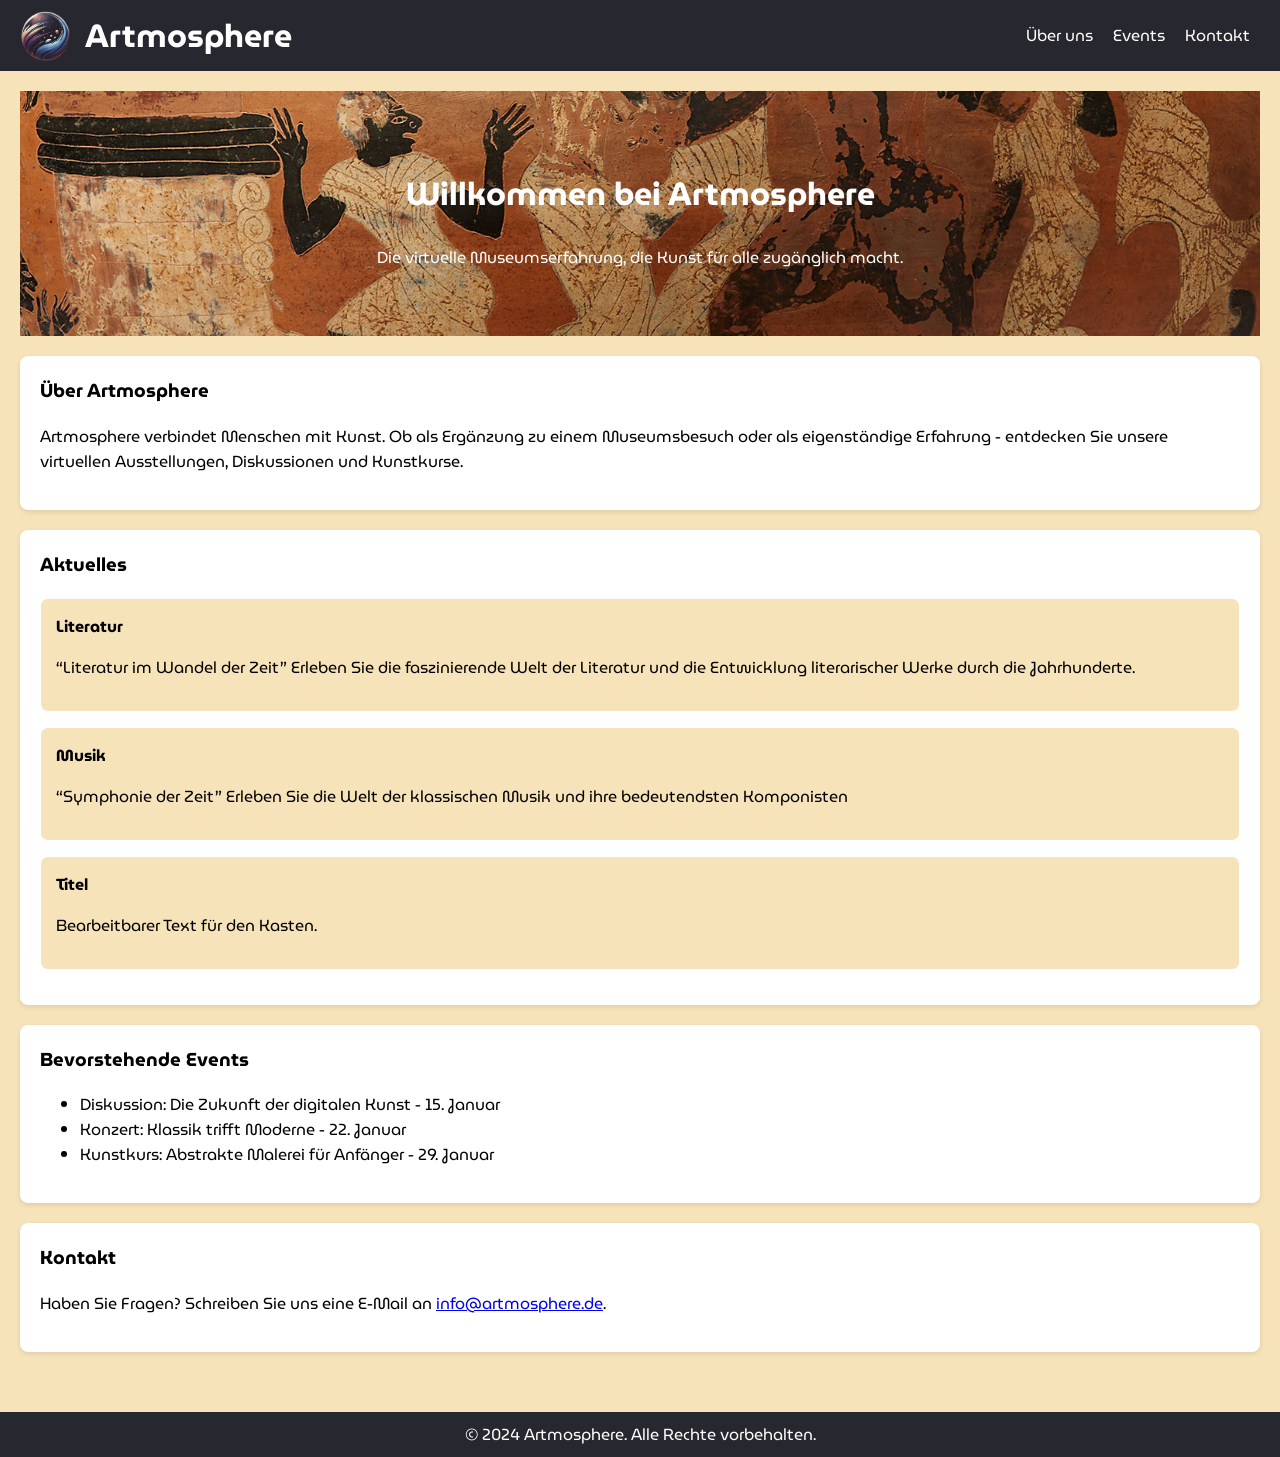
==== index.html @ 23d66590 "Add files via upload" ====
<!DOCTYPE html>
<!--
Click nbfs://nbhost/SystemFileSystem/Templates/Licenses/license-default.txt to change this license
Click nbfs://nbhost/SystemFileSystem/Templates/Other/html.html to edit this template
-->
<html>
    <head>
        <meta http-equiv="content-type" content="text/html; charset=utf-8">
        <link rel="stylesheet" href="style.css">
        <link rel="icon" href="images/Logo.png">
        <link rel="preconnect" href="https://fonts.googleapis.com">
        <link rel="preconnect" href="https://fonts.gstatic.com" crossorigin>
        <link href="https://fonts.googleapis.com/css2?family=MuseoModerno:ital,wght@0,100..900;1,100..900&display=swap" rel="stylesheet">
        <title>Artmosphere</title>
        <style>
            body {
                font-family: MuseoModerno, sans-serif;
                margin: 0;
                padding: 0;
                background-color: #f7e3ba;
            }

            header {
                background-color: #27272f;
                color: #fff;
                display: flex;
                align-items: center;
                justify-content: space-between;
                padding: 10px 20px;
            }

            header .logo {
                display: flex;
                align-items: center;
            }

            header .logo img {
                height: 50px;
                margin-right: 15px;
            }

            header h1 {
                margin: 0;
                font-size: 2rem;
            }

            nav {
                display: flex;
            }

            nav a {
                color: #fff;
                text-decoration: none;
                margin: 0 10px;
                font-size: 1rem;
            }

            nav a:hover {
                color: #f4d6a7;
            }

            main {
                padding: 20px;
            }

            .hero {
                text-align: center;
                padding: 50px 20px;
                background: url('images/Banner Background.jpg') no-repeat center/cover;
                color: #fff;
            }

            .hero h2 {
                font-size: 2rem;
            }

            .current-item {
                padding: 15px;
                background-color: #f7e3ba;
                border: 1px solid #ffffff;
                border-radius: 8px;
                margin-bottom: 15px;
            }

            .current-item h4 {
                margin: 0 0 10px;
            }

            .section {
                margin: 20px 0;
                padding: 20px;
                background-color: #fff;
                border-radius: 8px;
                box-shadow: 0 2px 5px rgba(0, 0, 0, 0.1);
            }

            .section h3 {
                margin-top: 0;
            }

            footer {
                background-color: #27272f;
                color: #fff;
                text-align: center;
                padding: 10px;
                margin-top: 20px;
            }

            footer p {
                margin: 0;
            }
        </style>
    </head>
    <body>
    <header>
        <div class="logo">
            <img src="images/Logo.png" alt="Artmosphere Logo">
            <h1>Artmosphere</h1>
        </div>
        <nav>
            <a href="#about">Über uns</a>
            <a href="#events">Events</a>
            <a href="#contact">Kontakt</a>
        </nav>
    </header>
    <main>
        <section class="hero">
            <h2>Willkommen bei Artmosphere</h2>
            <p>Die virtuelle Museumserfahrung, die Kunst für alle zugänglich macht.</p>
        </section>
        <section id="about" class="section">
            <h3>Über Artmosphere</h3>
            <p>Artmosphere verbindet Menschen mit Kunst. Ob als Ergänzung zu einem Museumsbesuch oder als eigenständige Erfahrung - entdecken Sie unsere virtuellen Ausstellungen, Diskussionen und Kunstkurse.</p>
        </section>
        <section id="Aktuelles" class="section">
            <h3>Aktuelles</h3>
        <div class="current-item">
            <h4>Literatur</h4>
            <p>“Literatur im Wandel der Zeit” Erleben Sie die faszinierende Welt der Literatur und die Entwicklung literarischer Werke durch die Jahrhunderte.</p>
        </div>
        <div class="current-item">
            <h4>Musik</h4>
            <p>“Symphonie der Zeit” Erleben Sie die Welt der klassischen Musik und ihre bedeutendsten Komponisten
            </p>
        </div>
        <div class="current-item">
            <h4>Titel</h4>
            <p>Bearbeitbarer Text für den Kasten.</p>
        </div>
        </section>
        <section id="events" class="section">
            <h3>Bevorstehende Events</h3>
            <ul>
                <li>Diskussion: Die Zukunft der digitalen Kunst - 15. Januar</li>
                <li>Konzert: Klassik trifft Moderne - 22. Januar</li>
                <li>Kunstkurs: Abstrakte Malerei für Anfänger - 29. Januar</li>
            </ul>
        </section>
        <section id="contact" class="section">
            <h3>Kontakt</h3>
            <p>Haben Sie Fragen? Schreiben Sie uns eine E-Mail an <a href="mailto:info@artmosphere.de">info@artmosphere.de</a>.</p>
        </section>
    </main>
    <footer>
        <p>&copy; 2024 Artmosphere. Alle Rechte vorbehalten.</p>
    </footer>
    </body>
</html>
---- style.css ----
/*
Click nbfs://nbhost/SystemFileSystem/Templates/Licenses/license-default.txt to change this license
Click nbfs://nbhost/SystemFileSystem/Templates/ClientSide/css.css to edit this template
*/
/* 
    Created on : 05.12.2024, 09:59:08
    Author     : Admin
*/
.museomoderno artmosphere {
  font-family: "MuseoModerno", sans-serif;
  font-optical-sizing: auto;
  font-weight: 100;
  font-style: normal;
}

.Logo{
    width: 7em;
    height: auto;
    vertical-align: middle;    
}

body{
    background-color: #F7E3BA;
    font-family: "MuseoModerno", sans-serif;
}

header{
    background-color: #27272F;
    color: #FFFFFF;
}
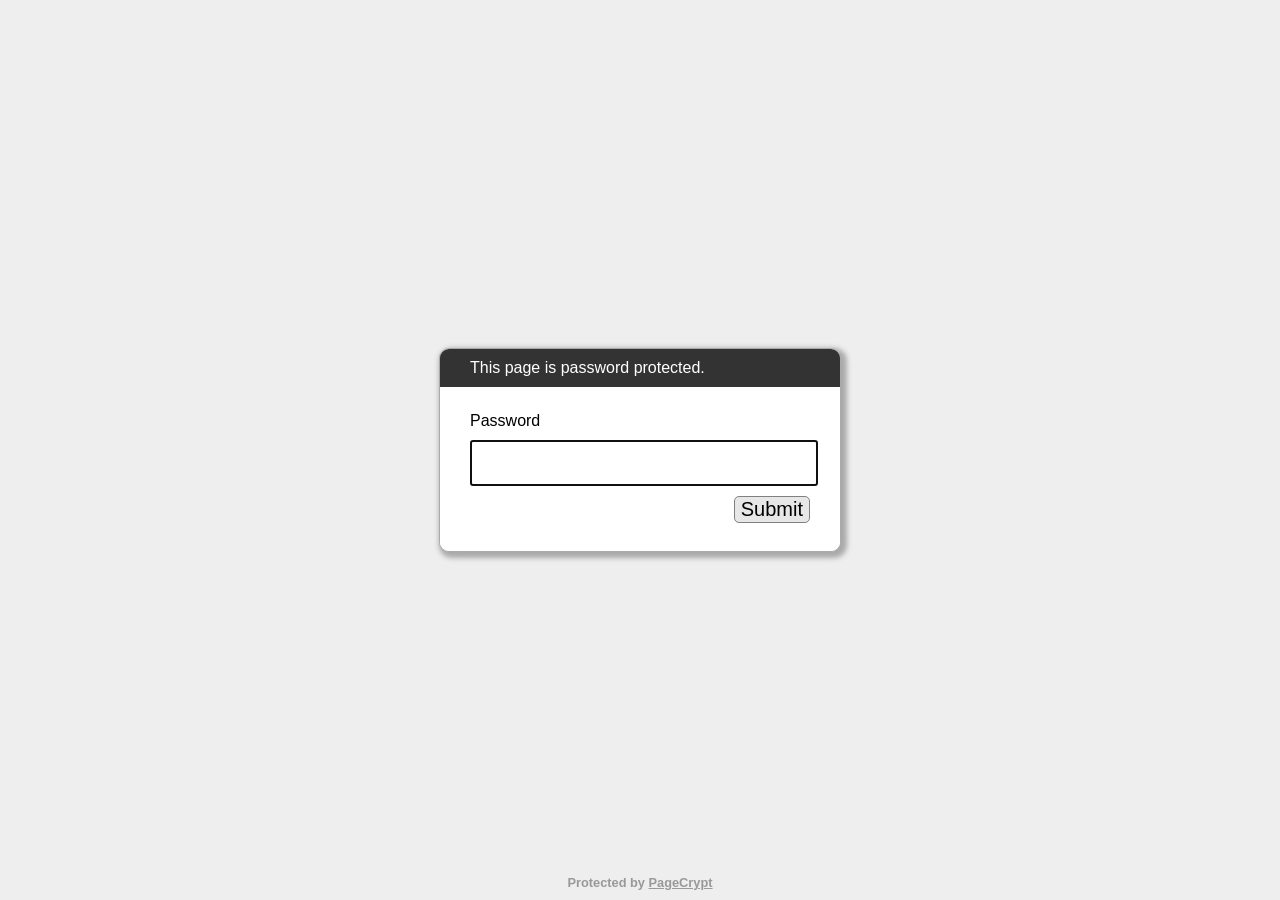
==== commit e7ced916: "Add files via upload" ====
--- a/index.html
+++ b/index.html
@@ -1,169 +1,299 @@
-<!DOCTYPE html>
-<!--
-Click nbfs://nbhost/SystemFileSystem/Templates/Licenses/license-default.txt to change this license
-Click nbfs://nbhost/SystemFileSystem/Templates/Other/html.html to edit this template
--->
-<html>
-    <head>
-        <meta http-equiv="content-type" content="text/html; charset=utf-8">
-        <link rel="stylesheet" href="style.css">
-        <link rel="icon" href="images/Logo.png">
-        <link rel="preconnect" href="https://fonts.googleapis.com">
-        <link rel="preconnect" href="https://fonts.gstatic.com" crossorigin>
-        <link href="https://fonts.googleapis.com/css2?family=MuseoModerno:ital,wght@0,100..900;1,100..900&display=swap" rel="stylesheet">
-        <title>Artmosphere</title>
-        <style>
-            body {
-                font-family: MuseoModerno, sans-serif;
-                margin: 0;
-                padding: 0;
-                background-color: #f7e3ba;
-            }
-
-            header {
-                background-color: #27272f;
-                color: #fff;
-                display: flex;
-                align-items: center;
-                justify-content: space-between;
-                padding: 10px 20px;
-            }
-
-            header .logo {
-                display: flex;
-                align-items: center;
-            }
-
-            header .logo img {
-                height: 50px;
-                margin-right: 15px;
-            }
-
-            header h1 {
-                margin: 0;
-                font-size: 2rem;
-            }
-
-            nav {
-                display: flex;
-            }
-
-            nav a {
-                color: #fff;
-                text-decoration: none;
-                margin: 0 10px;
-                font-size: 1rem;
-            }
-
-            nav a:hover {
-                color: #f4d6a7;
-            }
-
-            main {
-                padding: 20px;
-            }
-
-            .hero {
-                text-align: center;
-                padding: 50px 20px;
-                background: url('images/Banner Background.jpg') no-repeat center/cover;
-                color: #fff;
-            }
-
-            .hero h2 {
-                font-size: 2rem;
-            }
-
-            .current-item {
-                padding: 15px;
-                background-color: #f7e3ba;
-                border: 1px solid #ffffff;
-                border-radius: 8px;
-                margin-bottom: 15px;
-            }
-
-            .current-item h4 {
-                margin: 0 0 10px;
-            }
-
-            .section {
-                margin: 20px 0;
-                padding: 20px;
-                background-color: #fff;
-                border-radius: 8px;
-                box-shadow: 0 2px 5px rgba(0, 0, 0, 0.1);
-            }
-
-            .section h3 {
-                margin-top: 0;
-            }
-
-            footer {
-                background-color: #27272f;
-                color: #fff;
-                text-align: center;
-                padding: 10px;
-                margin-top: 20px;
-            }
-
-            footer p {
-                margin: 0;
-            }
-        </style>
-    </head>
-    <body>
-    <header>
-        <div class="logo">
-            <img src="images/Logo.png" alt="Artmosphere Logo">
-            <h1>Artmosphere</h1>
+﻿<!DOCTYPE html>
+<html lang="en">
+  <head>
+    <meta charset="utf-8">
+    <meta name="viewport" content="width=device-width, initial-scale=1">
+    <meta name="robots" content="noindex, nofollow">
+    <title>Password Protected Page</title>
+    <style>
+        html, body {
+            margin: 0;
+            width: 100%;
+            height: 100%;
+            font-family: Arial, Helvetica, sans-serif;
+        }
+        #dialogText {
+            color: white;
+            background-color: #333333;
+        }
+        
+        #dialogWrap {
+            position: absolute;
+            top: 0;
+            left: 0;
+            width: 100%;
+            height: 100%;
+            display: table;
+            background-color: #EEEEEE;
+        }
+        
+        #dialogWrapCell {
+            display: table-cell;
+            text-align: center;
+            vertical-align: middle;
+        }
+        
+        #mainDialog {
+            max-width: 400px;
+            margin: 5px;
+            border: solid #AAAAAA 1px;
+            border-radius: 10px;
+            box-shadow: 3px 3px 5px 3px #AAAAAA;
+            margin-left: auto;
+            margin-right: auto;
+            background-color: #FFFFFF;
+            overflow: hidden;
+            text-align: left;
+        }
+        #mainDialog > * {
+            padding: 10px 30px;
+        }
+        #passArea {
+            padding: 20px 30px;
+            background-color: white;
+        }
+        #passArea > * {
+            margin: 5px auto;
+        }
+        #pass {
+            width: 100%;
+            height: 40px;
+            font-size: 30px;
+        }
+        
+        #messageWrapper {
+            float: left;
+            vertical-align: middle;
+            line-height: 30px;
+        }
+        
+        .notifyText {
+            display: none;
+        }
+        
+        #invalidPass {
+            color: red;
+        }
+        
+        #success {
+            color: green;
+        }
+        
+        #submitPass {
+            font-size: 20px;
+            border-radius: 5px;
+            background-color: #E7E7E7;
+            border: solid gray 1px;
+            float: right;
+            cursor: pointer;
+        }
+        #contentFrame {
+            position: absolute;
+            top: 0;
+            left: 0;
+            width: 100%;
+            height: 100%;
+        }
+        #attribution {
+            position: absolute;
+            bottom: 0;
+            left: 0;
+            right: 0;
+            text-align: center;
+            padding: 10px;
+            font-weight: bold;
+            font-size: 0.8em;
+        }
+        #attribution, #attribution a {
+            color: #999;
+        }
+        .error {
+            display: none;
+            color: red;
+        }
+    </style>
+  </head>
+  <body>
+    <iframe id="contentFrame" frameBorder="0" allowfullscreen></iframe>
+    <div id="dialogWrap">
+        <div id="dialogWrapCell">
+            <div id="mainDialog">
+                <div id="dialogText">This page is password protected.</div>
+                <div id="passArea">
+                    <p id="passwordPrompt">Password</p>
+                    <input id="pass" type="password" name="pass" autofocus>
+                    <div>
+                        <span id="messageWrapper">
+                            <span id="invalidPass" class="error">Sorry, please try again.</span>
+                            <span id="trycatcherror" class="error">Sorry, something went wrong.</span>
+                            <span id="success" class="notifyText">Success!</span>
+                            &nbsp;
+                        </span>
+                        <button id="submitPass" type="button">Submit</button>
+                        <div style="clear: both;"></div>
+                    </div>
+                </div>
+                <div id="securecontext" class="error">
+                    <p>
+                        Sorry, but password protection only works over a secure connection. Please load this page via HTTPS.
+                    </p>
+                </div>
+                <div id="nocrypto" class="error">
+                    <p>
+                        Your web browser appears to be outdated. Please visit this page using a modern browser.
+                    </p>
+                </div>
+            </div>
         </div>
-        <nav>
-            <a href="#about">Über uns</a>
-            <a href="#events">Events</a>
-            <a href="#contact">Kontakt</a>
-        </nav>
-    </header>
-    <main>
-        <section class="hero">
-            <h2>Willkommen bei Artmosphere</h2>
-            <p>Die virtuelle Museumserfahrung, die Kunst für alle zugänglich macht.</p>
-        </section>
-        <section id="about" class="section">
-            <h3>Über Artmosphere</h3>
-            <p>Artmosphere verbindet Menschen mit Kunst. Ob als Ergänzung zu einem Museumsbesuch oder als eigenständige Erfahrung - entdecken Sie unsere virtuellen Ausstellungen, Diskussionen und Kunstkurse.</p>
-        </section>
-        <section id="Aktuelles" class="section">
-            <h3>Aktuelles</h3>
-        <div class="current-item">
-            <h4>Literatur</h4>
-            <p>“Literatur im Wandel der Zeit” Erleben Sie die faszinierende Welt der Literatur und die Entwicklung literarischer Werke durch die Jahrhunderte.</p>
-        </div>
-        <div class="current-item">
-            <h4>Musik</h4>
-            <p>“Symphonie der Zeit” Erleben Sie die Welt der klassischen Musik und ihre bedeutendsten Komponisten
-            </p>
-        </div>
-        <div class="current-item">
-            <h4>Titel</h4>
-            <p>Bearbeitbarer Text für den Kasten.</p>
-        </div>
-        </section>
-        <section id="events" class="section">
-            <h3>Bevorstehende Events</h3>
-            <ul>
-                <li>Diskussion: Die Zukunft der digitalen Kunst - 15. Januar</li>
-                <li>Konzert: Klassik trifft Moderne - 22. Januar</li>
-                <li>Kunstkurs: Abstrakte Malerei für Anfänger - 29. Januar</li>
-            </ul>
-        </section>
-        <section id="contact" class="section">
-            <h3>Kontakt</h3>
-            <p>Haben Sie Fragen? Schreiben Sie uns eine E-Mail an <a href="mailto:info@artmosphere.de">info@artmosphere.de</a>.</p>
-        </section>
-    </main>
-    <footer>
-        <p>&copy; 2024 Artmosphere. Alle Rechte vorbehalten.</p>
-    </footer>
-    </body>
+    </div>
+    <div id="attribution">
+        Protected by <a href="https://www.maxlaumeister.com/pagecrypt/">PageCrypt</a>
+    </div>
+    <script>
+    (function() {
+
+        var pl = "h/v95M7AYRV/SBbPz3DehemSyoRKVJba30Rc+oZloB7ozeIm2IeoQA6gh+58vJXrrVMQL82kSwcaRmcKOALVCL3XQZdO9NDpsW6WKxJ5xaFsp0nmki5nIP4Y3OznVAkEt7J8q5wEbpuNjbjinlGh7ViWSt5CUxxEO3MaQyOYRI+lStootGJoMSBvLu7JwKbUwEm5DuQOWQ+/yMotR1r5GZgni336V9FLqEf4TOTZU/fbbQh6Rp3Q96uaZ6jJzUrLwi7wfI+di+Ph1ajLo2tgYUCEFCCTnqriOZkSgbL8vyqj6RPN1qZZJ6OGNKjRu0VjkM3RfO9MXjrHOP/dWmapDiFleTWMsAWxk8xWlvKsbrkHe+tpTUgKPlzQ7ku350/9QFLhOoDd4+wPVoILTWBIvuzWEePL8PrCuWcG2gMa3OnGAl1hsZdms6ei8iTdEc3QbCYth0KGyoQHmC/kjsvXzJdt5iX+ZrEp4ddOPXG301aLa0hYHiUTZXL7DfFmflSREyZ8b54Bx5mB7zy/+q6e0+X974etGcJ+ViWVshXA5fhK8002eASREJNSFoh5X/vO3iMBdWeS2OgsiZRFgA42ckj2UyO/SWftM/Py0mgjmJp6YmKeBLJbAJ9HgInpHE9TA9+555YB+/XKj2xUx0xpdjZQqX63Lz5/wGV9SNfKBdsx0+9IrPt2lhxR/7LFHnF+uu9/ZE3v9omqEW7Q9H+2uDRoctDgNNwY90AJQGzfjzCif7kHIPuYboJg8JQ6kodx1B35HUZqp4b8qjhLZgTXFYSF4yfoL//rnSncv/8TUDTigBhHGaCTwSxiFC8N9+miJXLJl9M1u7PdkbPs+VtYPFbLtP5JmdWdnRqI02zSppgaR8C9Qv+71u7fn7CGssOkk6gZmNo/VyXBGr3cvuaxLSKZ89s3sK1LrFrsUjDbkQEHGQ6JaURVywrKDka50czXvxbAEUQQ7mfWtwrOTs7T7CZdU2EDDDMvw5bj4pyDYCCgZN5QFLc1McXI85R6wMjsBp7VnKjWLYEAjm9IErRx46amw3vW88zinlnH/42xHx8Nj920hgVUxdB8CSAKqf4l7b4lUy8mmFuwHaujXTTBNpgnKJpAfQBh5Ihgyrvem2R9iFqeP3wzeehnJBGyNShSVAj4dMIjKC1VYqiKjt0200UeT/GCwDKqV4B9NrE1t2KyGDkDxfDudABeQONv8tjuriBQNdFNk+huy0UAMHpjAd3xA7G5Q1/xddxy/E/OkRfzohaNDBSarrlv3jkLtEonGGJPyzWXFo9YeAVHKLKxDGO/k/Y/UYwmteyFm4ciwmKo0UnY640VvHyDl7mFXRm+bn9l82vYBNsKwpyhkThwULuImnuXhehMTzjdZ6tsSolo4eUp2p447C0uyp7tHcvohrfRsmUV9Rn/V+z4gF9eQ7j5mN4cexZHRSYgbPbhkr+XG01zAAGKENLxehuvuK8NGjt4NSUfJGdLnhhvjyXkCSERBi9gAlrsyo9b4zewgJxqnb6KwVnACNwEjtHwAres0sCKNhZFc8+db16HUHqOG9hB5LzySYeC/3+Ybm5W/r8Cw2J/fy91cB8nUUs+3VzSu+pqwM9RcK1V89E9bcZdvNYGfl/I7cnhFz2fgl9q/blGQtUDJXhs/DjchVG0DlsRCa21X8/[base64]/grHlDRkutyxg4AbXMptrAJtwtsR2A50tpfqZ6skI1o5B1CNzNt0W5MBxEawtFLlQwsAKUpEzHsXMAz9k14mnL1adrQpIntR64ShAW2A2DK84GEuMXFwnKi4Q4nbKh8CIl5RbjcKGrSB/ZvO93YbYZwGx1lsNaJB2PNrqblCA54pYgbAEbE4W1CF3i+fgesYHewcVqOpjUuwNrJmxsbpsJM05S5L9RijW7NvFzUw8r1b9D2xZ8PPotFCrYVofV+WcINTZfvoWQnerXHqjpdZMWS2yyXnVf/Py9RHh+4z1ATa2/ZKq6EV72FkQ+/NdVBRLKVRmNDPyC+NvkTHoKqGHX8g/N+ZQbZqeq69tSq3zIqZzEncLw+9tlPza3DqytQSzTQC8+fA3ZlHiHwdaTW7vAuMXBlpqe3UuauSSAe+PkfT5Sv5jsxlapzAnf5blIifrO/8efG11q8fBFZp4+JI++pDqGaR9SbwMB6H7tWxNxxVsmPQ/[base64]/VBME9YSRxhVUA32KXq/Hhi1ESm8dzb4dIIGGtinyc3ljcSN/Jbr/IoxAPELXdKFk48k26t/fnib1XyCS47dU6VaouwAo/2j0yMsOjDcYWzyTswrVyhlqgM/NHIe19n9COYu/tmcHpyCZYKZSu/4OfbMFDByLY1FgUhwJAUraoa4StRQUt0yhsTow9krwtWlkVk1RuMrvlqKV2rbi1vbPPkclaL6CgVCe3fLp7sGOtCZSsWayP4bcbxoY5vNikXGDJB+HsjAYYlebh3+Z1rBjKeitAn9miAtQEqZdYYwhG/bBVyJxIwJTlrJ4kevgG66zQsSwB+Inl170qkfYZNwTvXc4Rrjp1KMxLAJS3Bs9qQfUuNIzQvD/jel4b54eXYkfsuc9t4HKm6ZkEFA+fQUXsnCdELjo5wRxa36YmgXHwuMyAub44+2x/njQyfZIFuSo3uw5YOj7PEOdpImAGiW6egFNIodpv2jRJoRuWQqdlCzCDzB4RcRpiqrF7K461bCC5uD8lFvTWDiv2truN3gKqEw2ddS/boqUI43Lcj1REPC8k93gl9mkZPNn0mh/IFjWLD59w07abV1edGa2/FnaK5SsmioBAu2bVXSnvcXDMmTg/RsOXgJ1P07gzFBNmth0gecXnfV4KlysDJT3p9N8hYbxLh8CXgsQW0f0Y2tuR0PZUeug6GXCkO5Qbh8SU4tQscFJS2BNWP0jajYkUWZxL5r0uaOHNUm+mjGcm8ZWnAiaJXNbu0h8lMjGMTUut5VKqgnNHjefDk4R5un9xJYlb9DvE06YyZbjrVZUUx/HyHaeyAqbTbqlRPGwkypadbTBC8REKj7siZN1duvW2Dj4R4CcZLcsT7+6ktAP2PFzQ+fUhMKkyEYdlGfd9d524hrQeUZSaxgD/eLaSkP4lRKdh0qZvSYER7WG8E/iLZ6WQO8w8bw1BDrt1JCm6jD/GQPw9hOAlSp8yRpSZagp/9CBN1q4DuIjG2wmFWhYKH7A0I6J5BnmT7L+aUpe/g8IGF8i7zf7Oa1ZrsdV2vSQV0e97vnYPM9s9F9FgK/igV3fXpKDQZ5zKZoMTh/4RIjguWvgTyVpuGwaXtkhc0wrrpMrjVRrv5frfBUDsLqDdumKlCT6pecYk+oqFCXw2ylpD3wmV2PcQfMkzfAuovLwL1M1VhKPKpLCRLUxg1X/EsITxPwzvRuD38w1ugl0nUqT0f3VlyCuuj5x36EsJnEjbz7lGzDn3EAdqrGj3/NOtKbzp7PVnpuJ0FeJFAscpVCSGzTUkzvp73B7mxW0c2T2SfkCsHOElrPiIEdyMMNPpfGymy35jchgF4QeN9v/KsIcyaEYyESRcIfkrvIjdbe/MQd4mXIDDHlt1e0Awj1w8+4ML5SKR4ul/oczLVgGt5p91LL4CbY/AB7C2fHmLB9bPHEdFZA/ibWX1GBMEsOmcz+Xjzbf/lCMxQS4V9eyL+zDMc6F44pWRC3CaGeuoUp2g2vbrGpOVeYxECv5JkVUcf53/wcfIjUkMN6vu3Lfh/rG9PmhIAdolRtOoL4s+t25GsUI+z9Cv3LBiskQxl0pGzYpNrGtiC+AwEyAXoWtOihhyF7hJRqZfeKLbfgUl5NnkT1wVrrPrdPItlysWdA6xQkbXLWz6P0Pswn/2PGaA1zXXTObI2TrVWG30tIHltRJDSOcMQuNvjumRT4VA0cr46zdgutwtiCnySAR6YhGxeLvae7bCKsIw38YnboN6EEF1bbB8jNObp79LfVz8nXxXKExSd2TK5PnRkM1Tjw8TzACE9+jF7tRDISRZUqTBlCuKwPSrDvp3tAL6nLL8mhBW2SqGHakbU9wMH0szK/fqDi8/V/I2qmIXvwZ/MkRGSFXOgSPRzOhkyBKMDknNK9qOxsO9LjhFk6zge78FpM/PsDkbWX0PUu6TV+Inj+kD9U1CuM3UeBBftpgH9ndAKCN8OU8Asmdw0wXoas9q8ik4AjIliQgn8Qr6N3s2bJMLX4nNXb55QGOyE0t/SpwuOeexc2Vi5Yf6IqEvirscT20pL0Eu44WUoqRveYDE+SitXpPRBXGIDyCVz4EqAATf6BgDFmdcbFsomvOX9Ju1F1SF5d+sux/LQ5TMVJJtOs4HOx9pBkfiMe8DdAqTJYNFswv5ALvRGvLj53g4SnMWSM6QsbnnLFVefI24OhUShUc8h3lf+ljrm+qptjM20vZMLPavk6d87sycG7tN0pib54ZnhjPsHjLkB2RddefyhVhD89luOQ/n10oj4Rgat1yiYAODMj5T6rfP9o3lBJ2kpKLxaBJ/tT291grYdlu6TRvosAYadx/HEn131f2gW9pGAJIWc8UYYY5jWm8ou6MjUXdsHjlWD+4pyX1NZyvGCUrUyFZtMa4ua4bqqheAvzoOrXB23qQrI/C9DA1PmnnIKq+Iw+Fr/fjthbmtQ6Q5LEZIjGqUZl9S1G7teYLKP6ub4ikktNdTm33enYLOaxyyRck943UQl4eoraXURcliAXIdyhMZz4WI4C8kLih5UwiQ+xBr4mf/aX4XIWiutFi3PuHgBXkWbx2FJYnzctV7oH281WXap6WVYpaGgLSJGeFzry+Hv3xtI55ZXEG5JEumzr5WYMKJ+Xmr0DxVpMDBiFSZCoVj92Rj9shQyUXe5p10VDOs1JoDN5tv1+s2JhpLpVTxiBoRkxyjV2UfzmeRvdnXy33q2RXv/WJDggHTtLWT7R06ur6SGJA2O97xbp6/gSmRRaKJhU564LBxHESQ6v9Rc2HC7D21tkNd1M/LrAWQeTIyGXHBmgvcTkVWGNkEDaadUfcpGAnrNupM/4SN0HSSAdzWVCmckdL8IYOn5gN0M5BCcX077+4J34D72kvgrM3dyE0JlqJTAyVQzk76fjMuAZ7Enn8df/eA2cOXG744lCmY8mqDKC9qsr/k2gIfGSev/GRYoeSj//xVCZnmTJ7+3HJe/GMAh8XXDiv7YZ4iLWCEZ+f/CxpF7MQUbYbFBeB0kUzXJPR0XEMXDS0fKroBfQeeKIJsVDQ61EXezOCQc9JFEOMfhQYx28wWbYaojRtmRnr8HEGJyMwxV9PQrK98b6QY4kL5JrnPS8lPsMw2OG08QbvbJ0gfxVLNQLtQvpf17rdGSK/9rkpqW51vyxvBGyMg6Qxsl+Y+W/2L64yWSobPszV5AGWFUiHcQpp0lXFdowk8EeMp3kwwGrzkTGn746TuzrWTgqOU62q3bDxswdCfwA9/z42s0XA+r4ECU9SdsT6dteEKuTpD7Uv9jqECjd0MnTLvWnhZZj1EiNeVYnC5cehgLp6h6SFEcFkCwX/2VaJ8A9vCAKDhmZSMBwFID+53y3NJhwcbAwhW2rRzZxe8lrgs3jaTl55Xk0aehShV7sSnlkgwWTY5DH8DiRG5ga7J/Gp29s6e79zkJLtArT64zIIW1TTT5lXuE2mA4mQNu9goO/fdb84VE/Bs/G3o1PwUiyxGayvB9N15G675oIKVJsO1n41X3nj3W3HXlNa7+p0XuZ6AQLHic/ZYpO0faDoxoPE2Hrk9OtCFH0cOJ+Sp1SRdJhu+0U9drpnDjVMiSVluEwpCKXKCO0kuzO/m7Rl8q99caaI3tsApkv06pi+Ygoh9efUHOIhqg71RJUYMZCMto9bAqLxaVcc6jA9EbbmVo5SQot+uGKvttJSC/IIBN1ZTbyqFrQsLcTHZfCM1MbwW9PKhT3ufV3Kb/FOsdVqVUa+dggsN8N6AaBc7tqBMxAENRBx2Kc71X9bNzFnLc/odVgCPbmmLipNjVQxc7/yPhu1cMaWcyHGMpcGMC11dfJRln0GjGwCYXNA2TjncP/D/+UZUJR0iWWIf2LLg7lPK+vtRg7CsH677Xpw0o6ExROCpOG5MWlHU2nsZ0pwvdTvGCKk/SnvnYyO0l6b0NO6awO3rdy7ORW3vRD101C24pqGrriV/[base64]/JpwOYvtHvZOtdX5ZIJEZR3F+ICoqbex/AdyNGgMq4B56qQfTf2MLLhsQ61yq6aqfHYV0TUg9kwBaY8WGn1ztUli3KPmKmHbekVQ+8c02EJofWPHSc06ZUoCbfZCJ7GnJOHLx77Udj8ykdO0DH9Sl23aP6xGsdGVP9LNUsEWjzcuJLlSUQG0ROmB3IewxIAOa/8CR+SDkWy9H0wTFCDpKa2cJsZI0VE1U8nsTLKIcgOVj+36bugZ1SUSesifEv3ic473hYy76nUQQeaFGFtcaKjbTOcBiD0MYCAPCCsJu5q1Hxi5pLfwrOS9TP1fwJZmvROsfqWRY4fVoi6I7HZgLFvw3KyUWTHN1lh5LeFrY7P/7wQPS5Ro3O5qPLXesxRPbDkQsKsUR8p7Xewl2hRydlhXw8ZqNDkZ0nfJolbOwZhEf94CvBoXWDcUhs0Q+p9xnBe40cAxMFX8pKjijaeEkGn/pA3TcNZr8+sbqmcf9OJgtiE97gZG7vlXLhjeTVcEd15n6jQU36olgOJG2AxxI5kNjyMmE6fe6wwAXIbZgV/7K/VvATVzll7Jvgj/[base64]/XM2sy8YSK1G7pgZXw+NPWteSrkJwfM6YNbX2VBuNsgwtKZmwJwwsIt2YyRQcBiyyInXauS+ROkOqtuXopJSxR/lJ3C1AzoZu70Wo0hdzF+FE+rO53n3RGHxVC/R095OW19xte27GXoQS0+2wMeoH661wkR99eenAOn+7ewwK8XiCF2Nx8mP4rBviCGrxpzWHdlHU/QDoKw9+RQlrPE4ojuDhkKC4W+zzpS0a7/qCpZ8yVl8WUEvHpvhdOXU/8JuOVpH9JBSJs8GlRam1T+K7DnJGmWl2wxzDXBQNokj/WJRyWVJiu2QXiRBeviQO05i4OydOrJRBYB2ooHVv5/m2ZFmd7dwcaZ2mTGcqHtHc9lcoTGkcaIJzKwai5UfzuStvHaLCvH9kVz/JX1LMWZUYAgUqjKKEMt0oOGWkmPLg1jh0c6ijJ1tTiarcZs0BAxFpEvCtZ3Bp1XznOrScKIT46DNuKlgvVFBiRMnxNhYYDK1n0a4qAeOz/nGcWJqKeYbGeScxgRNgtMkAj/RTr0+rVkUofZtSCFLqbjb2rk47PROq+GX/[base64]/T/hWvzPwtTRt10KRx0vKQzeSv8HYSKwW5g9KRMtUtLnv0fThGAnQfhs1gnyD/ALz/JWJqg3nNaOyxudFG1vh4cVpjTWXIZP66xLxvNUaEkYXqboFFUKXK480DA5uUU34456g+3RNEmZYTY4776PVVL4xHJ1nuKsUWzy7/MZM/yRx2nN+KJO51IqE0uSNJpvP0souxT1RMMQXS3tjecx6mhEbfHqhM/v9ohq/PSbkbAU/GdE4DzuJ++DHy1fMQSPnC68fUCnjFQjYEAmyAAkeFUZp7cbECVfZVCyodoBDsArj8K668LqoS9L/5i4mS0rcPsopTwyc/g0cbBf2ySIBYpCp6Eqm9G7whparoHvzQwyO7YaX/yhF5Qk8NsOIEzNLXS/Hym9zfTC0YB1k6XLzxqXPgbWMhAhB4nCpX6DsMULzuPajy3lZs3UX/Tvv3tvgqeGdsNZkQ7dynl8dFoAPs1xlftQq0BwIzoaIQVLq7GdpgP4w6CX+3oHCl2JKpHTb/mFLEU2GUatoR6HJSdvr3PMDa5YQ7vHtdmxVXamlFNkuT2Q1iGCsHqhEt9CbjsC/xfYM+DA6FRkEbJJT6HTOV4+56s90R0KTMERVHKDD/rgQU/iFuzeKY6Fzi5mv0i18oLi4IKB0p8jml7dN7x5KegxpEiQpYmRy/MJnsLG/2ysliqeOmOayFDTbFqCyKvPn0hCs/WDQC26MjaWp/Zg208cx6/uNFroRiuLH8e6veEM7RgMttGxgrgQTZm/z6YsatuIX3Our1GgF4bLEu0dNg7al92vjJYaB3PoOGGWr/FGcCElDQc6gp8wtHOjQUcCuQ1WizbMXGfrMLvaeTZJm+gYTY+HNXyYLbcqua5MHsNBP+vH1W99ZVXTbtnUrXdTKb3MROlcS6WTGtKWK7EKXaofCGCTXy/UJhcQm4NCfOAQ4CQqR9LroPIZrHJ+5sx4MLerWu67D9WpsYu55l1YrPpuqr1ClmsoXVxTm673KmWcn2dEFVEl2HY9zQZdcNd5gJVVPb8pou1htYTbbXztNxdcmq/[base64]/pNlzkNqA0plRdcRUXSRc+OBXubb201pZbUfrz6mHqZtcZmfzoFSMabiT5Wk2lRmj45UBBcLQ3kxG2p67A/jYstre5NEhRR1V66FJg7F2BBcuk/HVqy6nFPnHyusm06GxeADmB01SKuvyq3ODHL4rH1cGQq9Sp+rTHtNEuQ/PA5VYeuvM6Dbgo3sVMiX3au2ok1rVCuweOB1W9cwVtSNlKbLZn5o/KLb4mA8EnrPPRPxCiDTQ/CQ8tb4zTalc0hcsG3D3ZqBdS/4HmpQrhD9fPUL6UbMim+f7xgT1Ud/EfZnKcKuaH/CqxTpnpojfHDLjfjgM3bwk9oNO5R17haU77nDmEmWByMawi4jQYKRZM7s2GTWQkr7PDb7HviFwVgNzgHewfxxDFQvKkGWn3fvV6Y8ZIj1ofS+VSmFBY1jyXrnliSY3pRFBANx50yiJVBP/eevgb2lL0+FQBSQxPt5Tyf93Z5aUpVxmI8YJb/aFBL6iduzi7ejUTOElpAzHwZKYW36zVK1cYT8UpS+cDem0/xkxDfVJ9xDUvO8Gh8sNnPKm6Lx8fSnWIlKOThN0pc/Hp2DOSPiZbqetejQqMh4iNnU/xdwIfFzRTW00QEWtd2QvMnx9jm+4f8tH6sbj7d6lMP+h/KYHcxst0FKlzCwQDZo+QHqJUco2m7HFBb1sGovu1khTg3LyZ91f5PEdvOEdzGB/VXiBr4lvNHCYZV2hLWdKSr2UzXFx3E2jOgTwe9aKSjiBhx9IdzxraDej/Ab5RPMIryuDq7eDj4ZkhQu5bVU0y47pqRQiyw2qWV7346cfJqU+G7zFZPlvXf9iaQ4GPBK449NWmJ/SEztyX7uxWXdLnMWgEnTRDhPaTOHhRJp6oeUUmPlccRIPnXviZNf+vAvb8crelZS7UcJiUZI89cOikOt+jzhEidIHlb89zNb4DtEKug2UOBZO08zFG3XSn/oDJGy2P1MmkZc0iTT/AFIajELCOaP6CfyinX+Z0ZMsl5c8e9LNtjCHLO9baoMtfO4Codb7gT7UvMucKyRsp2W5AdhSP9QZJhDGBzXSTLFoAZkCAIsz2do/PEPXXwKVw0mkU9dS9+zhO48QzCoR+/JjBxXPbPi5G/G5maseoLUgXi/NJ17b1N0j01x+mf9RB5UFv0IeTZ1sxktxdnfzCeQlgpbOFsyl/UU9H/k4SODnVZ5VfqIt9GsapcTe61D8hyHjgSq/7CIoOR8FAtSAm3YIgFh2u8sPVqbkByu1wPRXtPcCCaLRSCAZTS2h03RrhnDskVa1+1hOdQx0FsSseKIN+x1atJ3aAKCbla2ATK7tZtgtWEnk3xCax/YRZyOp1MKgu7e5EFlv7SX1Ts+2TPPpKx2F4bMNZpEp5qOWF+AjSB27GrA8AJ0e9lKVUN78cl+fy2Y9dYlHqmVV04fwfcFPz2Q3ljUEsi/kfH9Jwg7h5S8aB786cAffoR8HFbZWJMGDGItXt7k6AtWqHmD2w9e0CpyKDgaQVhs4EQnrvSB40/u3gM/K1UPJ4MAvaNNLDILNOIQmF10YTUhqO3OA0jliCMhhLvOEJcfDbbzYuh95E9NS7CCzO5Bzj8ii5WcLbXcPReGhF/lUtZd07/W1ABTyJb/qOkedybdCvz/lYRIV+lUHI2+FNNKO0BHwoktf+vz/kFPzOo9dXKfg5I9xhsLTXQ09NV/mciTIM6yRtEpiVsqbDw9Ub09TdAGluJ+7/hTzAkoDTzZ9Qy90gXY+mEBnnR1puXenmBaLYqvG9LDGE18i3vDkrBhGfj4a4tKl4ySLoTEDwmKmW2hBMkjJSByMIXluxj/a1FTnu9QLzkYes5/mn3cNQ2Z5CBh/X6W8qNm2/y3+NQX1FsOqH2QgCNaQoFvTV8bwmUlOjew1pSlyNCB6KekjhNbZsUVIzQuI1fNmdRjkXP8WC6nsnsV/t6sFH70zkSkqHLLOZHJ3D/A4Xs6dU1OIlop3/uUW9nBW8fAmcE9nzI5ivZPpGxsyxrZ1LWJLraxGyIcbg3HgIJbxu8cFpf9hHKh38FI0LpM/fEH+6rFdTkk9S6eaTsCiPll+3uTHEFpscAHaeoQ1LdMNfSbA7YcIHgtzghE0Sh/XfIJsH886csgGuD3viSJ/Z+PB6PlKlGnh79dfy9YjRqh5OZOx1FzgyOW4DqBCKWXKm7wijC9DYR6igHbWzFV0hEqeOYzHZgB2o7hT0hLBgFYmrTzu6V28wkhsDdFlEOoSL18BenbDPZJQlXfto49bX0aSRPAD3xt10z0FDNlff54G3LtVJNdWAiUH2ZRNBj/HVWg0rFl+M0Bso3J9SqC0hpVyFFM2ZbxPyLSkBJ/oNPl6cYuItOvNbzn7ll2zyzIMuuP/KlNsqt7AzBbTI6c06hlE+pe8XbGxMKCkp06QVIFxvtpA1i7WoW3DcB3j09vuRnysop93sDR7GqssWpRc0NbjitRDMDaXI0TGib5rFqRuCQML09xIKVyM3S7aKLs1XfDbZMT2wJnMeXlQ/pDXUWmm84eAz8deXkeI0ZsJNC/wY+kU7I9NFpGCwW2tTHVFeClIIEvdQJ7TCvMgc7q3uG0wKSp/yT7dzxEcKAnPQofsRXNcKpCjiWOKwKh2zqspY11kSN30vZGeNLbSnRyk9/81cWb844OtBnEGBUuRGco4WBzF8KIcd0srNdN4dXMiAe5dNGJPJmtSbUtnO7KgWbfsTbH6i0Z1ow8HqGutS/lyLx1qHeZnpRKPiB/FLheN4YjoBwhGn/vXs2dfg8SEFj/3H3SbastZVO60IN+kIbqExkZ1soOKr5M/fAm8JYiSbl/Sv0x+ACCZ309A5DNHzy5wV9KYivW3cQJN+7ryjK9+kpkBgz5WlCvEQE4E0aF4d7Zc3tshBW4KSQnb78Uo1mIpOB4D7Vxn5DSf7oPIT55p9mT4jsKTzlsZCgZJbp/iFLbOCeTvhXXfsLQchbRVlX2yXQyFkvUkSqM9YFvLCx8MtuHrk7wh3lrozFnocDPnUOl12xTimTT0LC9rsNvgIGIbSmDPJEr+rHKGL0x6gngaHn1mJivymmMF1bZYUKZwqSaomTJYuaDerr/NyMvfGuU/V0S+lcfmWJ8jjD17+9vTmS6S3OJ97HeCaz3fodSusVYfaX3yyPKxWixBgsP39ZupQ+lZ7w1Ykh1UyWTt8Lg/nsRMJTfjGpefrwqx3tZJOsfewJsmCxNBDsNgKgx6DEGeyuWacvWEtjj5YFxA6MA2snrBm+wed8y5N2RD4fbsIQ7WMKOF8TPqq/nCff2bIpYoUO8ryczAQ/O6U0Eh4Y3kRK4kQ0NRuEoFM9779b/oSpXKTg6baMMKJhVXqdnJeDJMBbaOgzemxkvnaWD7auVntddjS0t4OR205oVEzFTiY8v5gWeixrmJZs7r/YEXvYz5RV3kVuqAYjioKMVqaFEsK6xDd2WmN42nyS+E9cZ28BNwiO+MKs7T266IH7l9NTo6Qgps1q2qYBadHgQxywN558g4eezqA3tk8fWBuyv6gmvjBwqrRs/[base64]/EUr4U2Ec0lzlrNphc2ZqT06x9RBUwLgAwnqlGi1pIwM78h0GICqOB0Y9dx+j/B9wWsmbwrYFgCh1Qp/WXWhuDGn8oB0GGm695nuYxr6Rj/JW01UAAubPKTLHJ6m2rgmyyAinTawZyMtmEdmjQpm8v5qMf6QR3CrjMR0n3EjKD8kOkCAOFmbf6HV7LgtOkMb5rsY7EPCVpephx1k0QzrlYDCD0UvRZSIsSpeqskF911hBrd3cieh792SeLHVUCVFprYn9yX46PH/Bmb/dteVAunfiqkPSI8pC+qFIsU9xk8lqN6e3hMgIlyTm28Knh/V/96woMJyLQnF3NIruFzfpMykqEjuJwEGoH400GyLK2WuDQXcypIYHAJ3/raK8KdHSBKkpQiGt0dvuMHcxiS5pKkOnY1FbbWdbuy4W0PMm6qI9Xi+4wWokegQnYxbhElhRdlb9aRuLh1uKEoFBMOaTZe5/aH1M8F/en4pvwgcVV7zWIJwnYa4gZYp0c7hAiVg7+URtHcMhqBaYBjqYYqDwExguiEj4jLpfsBPSCnFLqXGmfo9RXU0lzPBxOgki1jrAH13wvCDi8aOXykDPupeXPXj+/CXVPH6E8KZ16SiLjLChDaqvCcf3nqdnKMsCv1MZaaKvB+0gyDYhtALLRI1YX0uB6hAkT65wIA8ZW+b5fPzW2E01gQIZIoReRoCK3+kS9R44/ve4FxCWnXR0ZZ3vtxnmArYjelDUExwsh8sclMPeH+hG26nub+HUVkpvrJ3XIEXYWrWG56pG6yqnypl8mMzfBYqfIE/NCH4rHxd9c4N90I4KVyCzA9G6RCuU2TkKA7KmGeoxs3cKm+5FVC9ksEkAv53Bq1qn6ZZGOm0h9eQ/FyS/AyhxIaSshg8vgphMGDFPuRlMv6Rzfrt9yExWAVXfHPNprnPyItKWTS7fROG0B52bab5+rNViiVTM3cC0PIo5e9ij60IlEhHXvkrKDiD5tW+bUKapHO5O57dNQIKEpiYJV7snACSSP5ljwyEQnITkZ48/iROU7nHc/9Y7CemcpoHKaG/RZUYiQ8I/Bs5oYR9OeyPD7WLewYKs91rfzefrEyOEairz1LaofviJNewTxtx3jMSsaS8/tIwnMXWkhGLQNzs+KoV2USOqOIr4/x0QUaqVwWa+SEJFDee1LTk2o1RIsspN4T2FiIvRRt/4Rt7XDUAlpFgVW6E35Kk0hD1roEtGMOlJKWM1vBjT86XRTTmT58RhLlJBcmf7fRw5w//4VfaU649Qp/OTnbSUFJS3n5Y46j423UoH2zj6tmL2tfhihAgRF5gOlQoa0aXneWrASEe4rLIN0ugo14EA9TwDyJ/7Z0YG2GnBY7ISBkCfjq0I80dt32qwoams5EYvq8gfmOhkG7mYu1DSK1LM2t6osjJ0VpcR4aMB1LeR0ZbHC/NLF3dd2K4zwRS1I2Y4LH/+r+IVNi+FdatgtACDxBukzirtAddf0mypIsdo9kQuhzyMl8+2xI1HuAb7ke5nwiNOD43lRUPtDKJAvGv5EAOqiHG5J8pGzkrKfCZxob4KCvLr1hysY2iq9aAdc9BdTK7HClhT2vZ7M2HLJQya1nB5od8KXUADxDybpEeooS05ZNTqpM/J29eNLS+686MaAh4kOxbEYP3H/[base64]/yZTlTcwSP+XiW177UQdYICEU48hijETz7p46nlDcIhtDYIyxKV5DArEzmWuFJQRCwKBUy8jJT3PY6Eek+foAwN09uHMqr2hQu4B0NM/XFGLMLJ/Yc6Ix2+on+iOq/c1Gu4jq5kzfUVes3RidhAjJ4wIoEPXiYXGUQFMFV9U+1oHuvWs6J2jMV1m4CBqeYon6eGNyKaEGAMvGhh6FIWPSL+29ox34t022jsYZoTZoQYflgMAMlpMpIcGDw6Nm9d/[base64]/okHjbvyuVGQ2rbqIqJ3zBHthZqpx+KdqHG1JwYZY/coT8ir2byW/hYKGCOn2fewWMzBnwZVnfg3UL3Wx7ayKeYtzZoRMHiXi3QRV+AK3foBhZlq6lVgXppDEHrBAm+tUyqpNfwEW6GKFE2DFQGI4Vz5EuSzpC0VE8MBis//ahNmbdvrVBW8dA5dyHvsUEJrCxyW/HoMEs9FeJGGkgKFQg7m6bWvdh4QrxLR4xBVnOJeRCZdifRGedYoyhiR25PsSKAvniBjop62CFNlOIFwjrmZ8gmi/iurZfp1ai385MH/Y/Nc2S8bfZY0z/T20Lt+7gacNrpYy/JQtFDBTd+hZPgZw55dDEAfe/z8MVJEJXmB7RTwN/eqTs1FEWlqiBl8dEWAX4nbhr/ZBkDK7IXLBPULHs7XFJBajd/9kePQKtlPMmshKfxnzCdVxEMj1smF3apfnOGv0qRevS1hyRM7yzfsFk0J8PzLtOrNdpbVSQg1MTR03JKmo0yXtPoG3FkKkk7AnofrMgol0wYSzdvudABR50c2EHC3aSh/PKP1A7+2IDWOLSHGEFcZG/jLEEohasY9RJjL+aqzBOVzI9VJYEJw0iW7kedamHdQCElt6avKo7yBusMNDy0FbrGX0Bf4dEkNQN74ox3SFYAKSc+4jXHVRi5y2mPCsQzqbEdVmNaeZpdn7S9gfS6TKhIRnd/xsfulzgiIdQobiwVXlzpcwx5pNuKVTcCp4Hn/5B85KdQsHeET1aPAw+JGfyXm3tAc0Af5mSwfdXueZezWwZQgyxq3NReuzypaWcA+WEFV/wSDJYY3AZVxeURqCmLRLzFxVjYXRBcKKsaeSagX36/Ua8+uOHsob/3IGafGspXFsi/7S2+moxwdKJ+A4fII4fZ1EFbkHYbsdp4Ze52roCEzgSFUy/kyS+48oCIMhy6zuoqJaVOgkkLZMzrKf4Njy9BdFC4h+SLrasfINydwWHlTBIrKH1M8bjhd3IHHWyVfUmbDeVt9Uw2Xyvz8GY13fSStlBfad1sUFO46be3Bt4BOUzhUmk3m7AFPgoWJcHG45xqW5HKvYLh/LSsdR1VcaDVb7+wpMtzZctv3uZiumaugusSCc9QOE2xqQytu029qgde1h7/q67XpJpzCjGj8VVR8BM6N/9l4Y1um2JD0jJaqQWzhH/UVruY4MNQtsoXgLl5EKjqEaDiS3RyHRn/ZwXe7my5zoPoJLRwUeqs2MqlUknLmB+1JfFW7HRg1+bRE+Bsy3Et9rvwCqNgHyIJx3xL2kn8ZFZ9SQtQA4YhmcJ1gHds5JSivQF8EH6w+H0V5ME+QVcoKB5Ry1h3UO6RY7/KfHfwNHtYwYVgbmPyRHgRMj/8z/rQZm6mG1Ned4SJx64b9IS/fygkYlQc4OoprBFAD5/+yR+I9GU8EnTOKEsTa5/xOoJA8R8IhsSdfSdsttsjC2zBeyP5PJpz+4OYi4+FV76wKitgmhh0v6SeplxjQqToru5SRZq71UKOel1DhdsAI8MHIDfPh49aKj1wsNvi/pGh/4CcYs0XOW59joMhtgVUL5A+H3rAgzSeP7S6A0Y35q9Q8ibtkY8m+t/dEqRkFgEAg8sI7YQ5mO7MgjQ50qU9B/lWrhhYoK40HAxe/F1nFui+Yp5XlYY/[base64]/YHmrHYVFPMe7eemclEuPDrOHBOtD9M093iQAbRofwaho79+2mdCg+R2HytmsHfeYP+qABpe6DG9tlHIi+F13bU96dGQxo547tY07otyH4BZpYYaXj++h/AZoQ+BFYQ2azNfcwJQ8EWiE9qowCxj30GklSAjr0nNT+FjpuCmutq5CVTB4ddrDx5Y2rYQ6oOX6Xfa4043rqcG6Szueol4un2rE8LLKKyzdKQ/Jj8eQBg/0+9J5L1gBkLEcuIOzq/+kxoue6IPDiYuvTalOu3KFuK+pvTSuXxc6e5nJx8+Zk6E7ftl6gPui3cGwLWzxAiyOFH3WAFHdyedeBdyaR00fO8UBzca5Dl+4KC5r1130u7y1I2wT1CCMoDsMUM/8PU50i5X0XebCTkuxbB8SxUn++LXddnaEK/FycQxjX9j4iILD/WzLqStBm5EKr3w4G9myCh8FPGiWjn7rR+snZHdquSrufSRFkv6YnxU/NDf1ZhZEiQIhcZWDk+VLcIcw6ZkTw3HCJQxGS5geEjP3HUKcGbV8GIvwxJOotWBeZuGx6xDKyQG2uGosdkQjYdlOo9pLhifSLpj9xjtB53YWcvByN07AnMZdkM/kAyY0d3UDgVApjkkG6bUbpt4p3Z8OHDfZ9f0eHmVzcwyBOC898c1aujCM5W/53oNqhcJVhVoyukf54wflD7ilbSVaOnxthZ2BaXoTElH8NPKEAET/RBw2erFn9qP5L/pydqioSSH3hVVQWyBzJsKB5TAxOmTrnQx3H81+z4yA/KCjsz0DNGjs5RODLgW1nD+QxHZ1KQHyohRC9Mb05nkFGa745HXCa+iAgCSDF7tXYUasroFt7rxCZxadT+gfFbqskU5hMOK1nDTkusbckhLHwqIzBOhjRXl/d65ofbL8junmLoxOHEchnlFEQh6cCmIWqDXLBSwE1kplFPFd7UBLRTZv+wamXN9I6lhU5mJMRX0S4Rn4lhwybwAYbpIL3QJhMzq4A7++/m2sOZPXNbWqO4HuyQ1mxsio6QJkuSIIVe9pMfqsQ3jkNbRzK3PDo5QTOUaCr4GIGIK79Gd9Ej4Gp1vgPQagjJT7u1GkSDIJZXHiFPE3UQBdaqH//2wXUxTvD2dVUEXLTB2Bdj2+Nqhv4SA0FIm4cQAXwtYBBAixmWybPEL2Zpkr3lRHN7co28FUl4Oc6dSJZQWkdS+WWtIpSqOmi48Cs4C98q567VIo2YkGMhT/3OclBzZRCVZyuz6BT2CGTGun5ixIJsSLQw02Whftf150h8xd1PZyjssuMufyP6slvvYn+XxJ7OFbVasH01WsWjvaY3UhQIy/JilJw+67djGpzTW+1Sa1KoJpj+pZ2U0ovgjlpCr+Yt8Yv2fKFqZXoOkgE79rlsFOIrrRMoBYLu0eKJMDJCqavgBAZyAB9CfPFnt4XMFXrPx76recO/4t/4VO3YW8SmIDiFipxdKK8fIGoeDeiKgMDrF6oYxQHLFTjYgu0Zz3EtNaPkAsqqhD6lWPQIex4wnrU8Xii1Rv90Z1r6g/XbvZMrODc8G26zliJeow/7R8v/NLevEztvXTaM/482NHD+t/VLNgdhy4jQAeFjrXADSnHby9WlrQjfzZwBt9GQtVvUra6YGd/NE84qqdBc/UtbnD+/I0KpbNyy3tB2FOR+Hc5gPd0mEgSkOHzGEwpyc3lzOECveeHMEiG74gQtTg9g9FdmcWvcW3Eua8h9Mr2218XJqOvA0TdnNtKvGg7ux8EeId9ecFQMJGIVuy4vu8JrnYKzILdUxoVLilTKy4BPZcXOgUzA4brDrjn3C+MOwEIMT8UZfLyTGbypM9zfsn/8W22ccKFNTWtqw+v/CkasWp+UIif1ACwvKs7q0PdsuZRhd0OPa8Vs+v7Ril1KgFR7JuYI8xfPS3X13rf3aMWfdqs/wGnIzHiatYJNB0qQxguDUt/zFLwOfFmBmNbiEQ6hkrnWa41ArYC5v8Mb+r3jQjkomgxy781GBkvMQ8F5uSCYZtRE9azc6vc/1TNgElQvMwYF14eQQK2700F1aDwhP3Kv+gOjiaQilBjNQMKh5OBBg5edulxEv/dkaEgt3hSH/IjxMxicgrwIcr3BdmcBnep1wbUtWqrzwyf5/ytstXOz/svPTiPeJcGbqg8lc7XIhLv2V5DWmBQkZhV/R0S5u7PJEbZd9mkpgrShkcO9X2wnstxUW5J0xSGD853jEu0gQjDxCTSptfzj37BzRa5Xj+VL6kqLIiUXb2lKW+9HusqAfXJJRt/ziJVY9S3TMTh+yJveBAWTK6z68T+LOGfedy4qi06yKLkhR84spa7SPPJQ26OvLgRw6auqvS5VeY3Y/mkYXGumK7J73PTy4IsBWWh05TSNYnuGm51arMxWn+vq/DwM8sYeRfsw62k5dLD6cakhQsyLaKXPXtBRAUu9tw5XVpI4MyywRdP3NRkGecJK4d04YDJ6a6zXpSbM1W3jUgUUUSyYoUk4s6qxNWloDCGC04FpXy3Y6K6p2dwNu/q0HQmJPxtF/1J0bEEXA7iWaNGffDR1SvlYrzBA5WqmRQPTqYvNEWwlll559UrP90hVlKcohOnQwNAmPwFLD5exhI+j/XMRdBmfzO5y9KMe1cbU1vbywbeTc653AvZ1J1HAEzIbMCql6n6AS1ahesTRMheTn9h/0Igb8aEVFlzZbYAzZHUd6mfn7pXIdwkss3JipqcEEVjMC06fF1lfCGr2d/bwbXlSg6jYguH65beBDn1yuGZC9qhL/eL7aMmMQFfgt7xq20SpOuwYW87N5qjxnmj6FQLXYO6zU8OlLetf0YpszesOUqQnTnPnx73OZKVjJLQV24pnGYSRSErCuHDpOIlAdeweDYlev8kdgR/cCRJUTCEqlNOP8MbvGFwJtjefUzzt9kJ85t61oaWBF9tvXcmQOGLm7nUHqwaqxR+DS8MO0iHjAlVXJ93nZxYLpDNa86I3q0wzg521GKS71U1Tj/gH3/cuRNEIqGMqSY4HMEkh3Ojcl1Xi6w0IZYxoghPnTYTXh2fgSB4Pp0grwU697hKsGk5ummkPYbsVSAKoQVWSVl+7ObNPeYIaaxi5t4iaIZDv3CLTb9n7EHQY1q4LMidLpvxO6OK/gYadfP95z9g5nCHJOYLGnFYzZXPxzB3IOx400lr6LSVi06u+yQWDdCTV6gqWSL69H2wF2UV48lnCkiAmxMJLLAOo3CIoNjd/zh+SA2DFrKGS01XK/ZQmCqU+O8PJpO+uxXK/mIuJiZ57TYaZMec9pqxz16fOJmchITcXEG/TykC2Bmv/6tHPTNt7m+ksC/d4o8sTG/R631M7DzJ36Rh1XnBoFdnOBF6epWtlFpq3cxksIQKfgovJDiMf3AT3gsI4C3XfQGVkLxrGd4wkzCm5s6SU6ZWPUsh92p3k415qjQHZFT+CTkjX1luWnDTDEvIw7UCDLjXK8X/J84JbDZvuF0Upadku+RLLE4umlIshuXbJ0ncEDmkDHRkz8G3DiYtwXF82KDJaR79rLvAtcpShpCw7sL0aFtx0WqaLG4LAMt17iSWivJdkSzvlfSSBkYs9EvYYjg097lMTfeCwxp0xw1qulPL8aqINdrwQP0zLu/qaJvdBRXMJp90b1ddqeaaN6iwVYruiE59ZSKSNxC2peqzkV1IFJ466bShRCnGeK84WjFL9+kKOhfuISSwHvezta5wTvZid/[base64]/gWPUG9lZ0PVwGjxtNQirh9U9Pd/0+plph1mOsya0x+PEIhPNJlfslMQ9yccR5oaz5xtpeZRN5cBgObk0MQhIqUT+K0LX7bCw3UUgqINj9RTPZ/7IAsTpqs5O1nJSLjEoDbDoJcFheZ3Zf/tfT28DRq/rpuVsEgdPMOaMzETAHFMkcuezbncpWThI9N/Y1YRYRyFBWV60qUwpPcZe/rgGDupKxEjiEJuXyiMFsB0IQ2tZFrjR/sNElWPG9ZgCjq4C4SbOTZn/itE7DgiS3LmHwuD3B3pVE3od3knnH67AJ0SdOdITy9cnkGnN1lzKYd5fuBkYmapK+whNxCWvC60Vsds+E16NRgw5QcgS8RAyfz+KWMGneFTh/ciE1l30IpS7L/woDr96uGN3JKlkEKDvfwq4eHmwc1+bnXaIaXZkZcZ/lnl82vhMWFEDzR5+4EWkhOp9b61uunQy0kncNZVUyopLqhe8BqDz46qSLeubZmLq0D8koOUzZhDiG+ju+Z0CmadtLjiOeZ2+El9riQNCduCLAJz4vx1KHpjItApakA6lWhmYR2PuZ1zQRO+3PNrfCi81ZLg9d97zLADGz1od3km9hN13sX/EK0CotpwAVmzY9WIK38nc9yyJyqRyP8iyByjwNVoACVCWZRuh6ZZUOyDszkisH0k1HvsmNIG0ASrhIWCqUFA2EUX/j0lNEkZNQphz8mmGq5hzsu2t+birmDjUKJVDLNzPUHS24s87NYqNBPtnHwO4VJZyWTJVaROJm4tmssasXlAioll9MJ7QirXeaRKC5RoMDc5gO/DIyZkY5P/GchzCTs8zTiA9p6tKFZKVZV7lt5iMoi5KTjRQxJnU3aleKW60YwRh3nrIl5FS5Qu4+CG49jOEUUj2EoGLNQ1ROVv5w65NeA3ED/4srHfslcFpRkAhk5qQseKAAZ2Ricd7vQ==";
+        
+        var submitPass = document.getElementById('submitPass');
+        var passEl = document.getElementById('pass');
+        var invalidPassEl = document.getElementById('invalidPass');
+        var trycatcherror = document.getElementById('trycatcherror');
+        var successEl = document.getElementById('success');
+        var contentFrame = document.getElementById('contentFrame');
+        
+        // Sanity checks
+
+        if (pl === "") {
+            submitPass.disabled = true;
+            passEl.disabled = true;
+            alert("This page is meant to be used with the encryption tool. It doesn't work standalone.");
+            return;
+        }
+
+        if (!isSecureContext) {
+            document.querySelector("#passArea").style.display = "none";
+            document.querySelector("#securecontext").style.display = "block";
+            return;
+        }
+
+        if (!crypto.subtle) {
+            document.querySelector("#passArea").style.display = "none";
+            document.querySelector("#nocrypto").style.display = "block";
+            return;
+        }
+        
+        function str2ab(str) {
+            var ustr = atob(str);
+            var buf = new ArrayBuffer(ustr.length);
+            var bufView = new Uint8Array(buf);
+            for (var i=0, strLen=ustr.length; i < strLen; i++) {
+                bufView[i] = ustr.charCodeAt(i);
+            }
+            return bufView;
+        }
+
+        async function deriveKey(salt, password) {
+            const encoder = new TextEncoder()
+            const baseKey = await crypto.subtle.importKey(
+                'raw',
+                encoder.encode(password),
+                'PBKDF2',
+                false,
+                ['deriveKey'],
+            )
+            return await crypto.subtle.deriveKey(
+                { name: 'PBKDF2', salt, iterations: 100000, hash: 'SHA-256' },
+                baseKey,
+                { name: 'AES-GCM', length: 256 },
+                true,
+                ['decrypt'],
+            )
+        }
+        
+        async function doSubmit(evt) {
+            submitPass.disabled = true;
+            passEl.disabled = true;
+
+            let iv, ciphertext, key;
+            
+            try {
+                var unencodedPl = str2ab(pl);
+
+                const salt = unencodedPl.slice(0, 32)
+                iv = unencodedPl.slice(32, 32 + 16)
+                ciphertext = unencodedPl.slice(32 + 16)
+
+                key = await deriveKey(salt, passEl.value);
+            } catch (e) {
+                trycatcherror.style.display = "inline";
+                console.error(e);
+                return;
+            }
+
+            try {
+                const decryptedArray = new Uint8Array(
+                    await crypto.subtle.decrypt({ name: 'AES-GCM', iv }, key, ciphertext)
+                );
+
+                let decrypted = new TextDecoder().decode(decryptedArray);
+
+                if (decrypted === "") throw "No data returned";
+
+                const basestr = '<base href="." target="_top">';
+                const anchorfixstr = `
+                    <script>
+                        Array.from(document.links).forEach((anchor) => {
+                            const href = anchor.getAttribute("href");
+                            if (href.startsWith("#")) {
+                                anchor.addEventListener("click", function(e) {
+                                    e.preventDefault();
+                                    const targetId = this.getAttribute("href").substring(1);
+                                    const targetEl = document.getElementById(targetId);
+                                    targetEl.scrollIntoView();
+                                });
+                            }
+                        });
+                    <\/script>
+                `;
+                
+                // Set default iframe link targets to _top so all links break out of the iframe
+                if (decrypted.includes("<head>")) decrypted = decrypted.replace("<head>", "<head>" + basestr);
+                else if (decrypted.includes("<!DOCTYPE html>")) decrypted = decrypted.replace("<!DOCTYPE html>", "<!DOCTYPE html>" + basestr);
+                else decrypted = basestr + decrypted;
+
+                // Fix fragment links
+                if (decrypted.includes("</body>")) decrypted = decrypted.replace("</body>", anchorfixstr + '</body>');
+                else if (decrypted.includes("</html>")) decrypted = decrypted.replace("</html>", anchorfixstr + '</html>');
+                else decrypted = decrypted + anchorfixstr;
+                
+                contentFrame.srcdoc = decrypted;
+                
+                successEl.style.display = "inline";
+                setTimeout(function() {
+                    dialogWrap.style.display = "none";
+                }, 1000);
+            } catch (e) {
+                invalidPassEl.style.display = "inline";
+                passEl.value = "";
+                submitPass.disabled = false;
+                passEl.disabled = false;
+                console.error(e);
+                return;
+            }
+        }
+        
+        submitPass.onclick = doSubmit;
+        passEl.onkeypress = function(e){
+            if (!e) e = window.event;
+            var keyCode = e.keyCode || e.which;
+            invalidPassEl.style.display = "none";
+            if (keyCode == '13'){
+              // Enter pressed
+              doSubmit();
+              return false;
+            }
+        }
+    })();
+    </script>
+  </body>
 </html>
-
